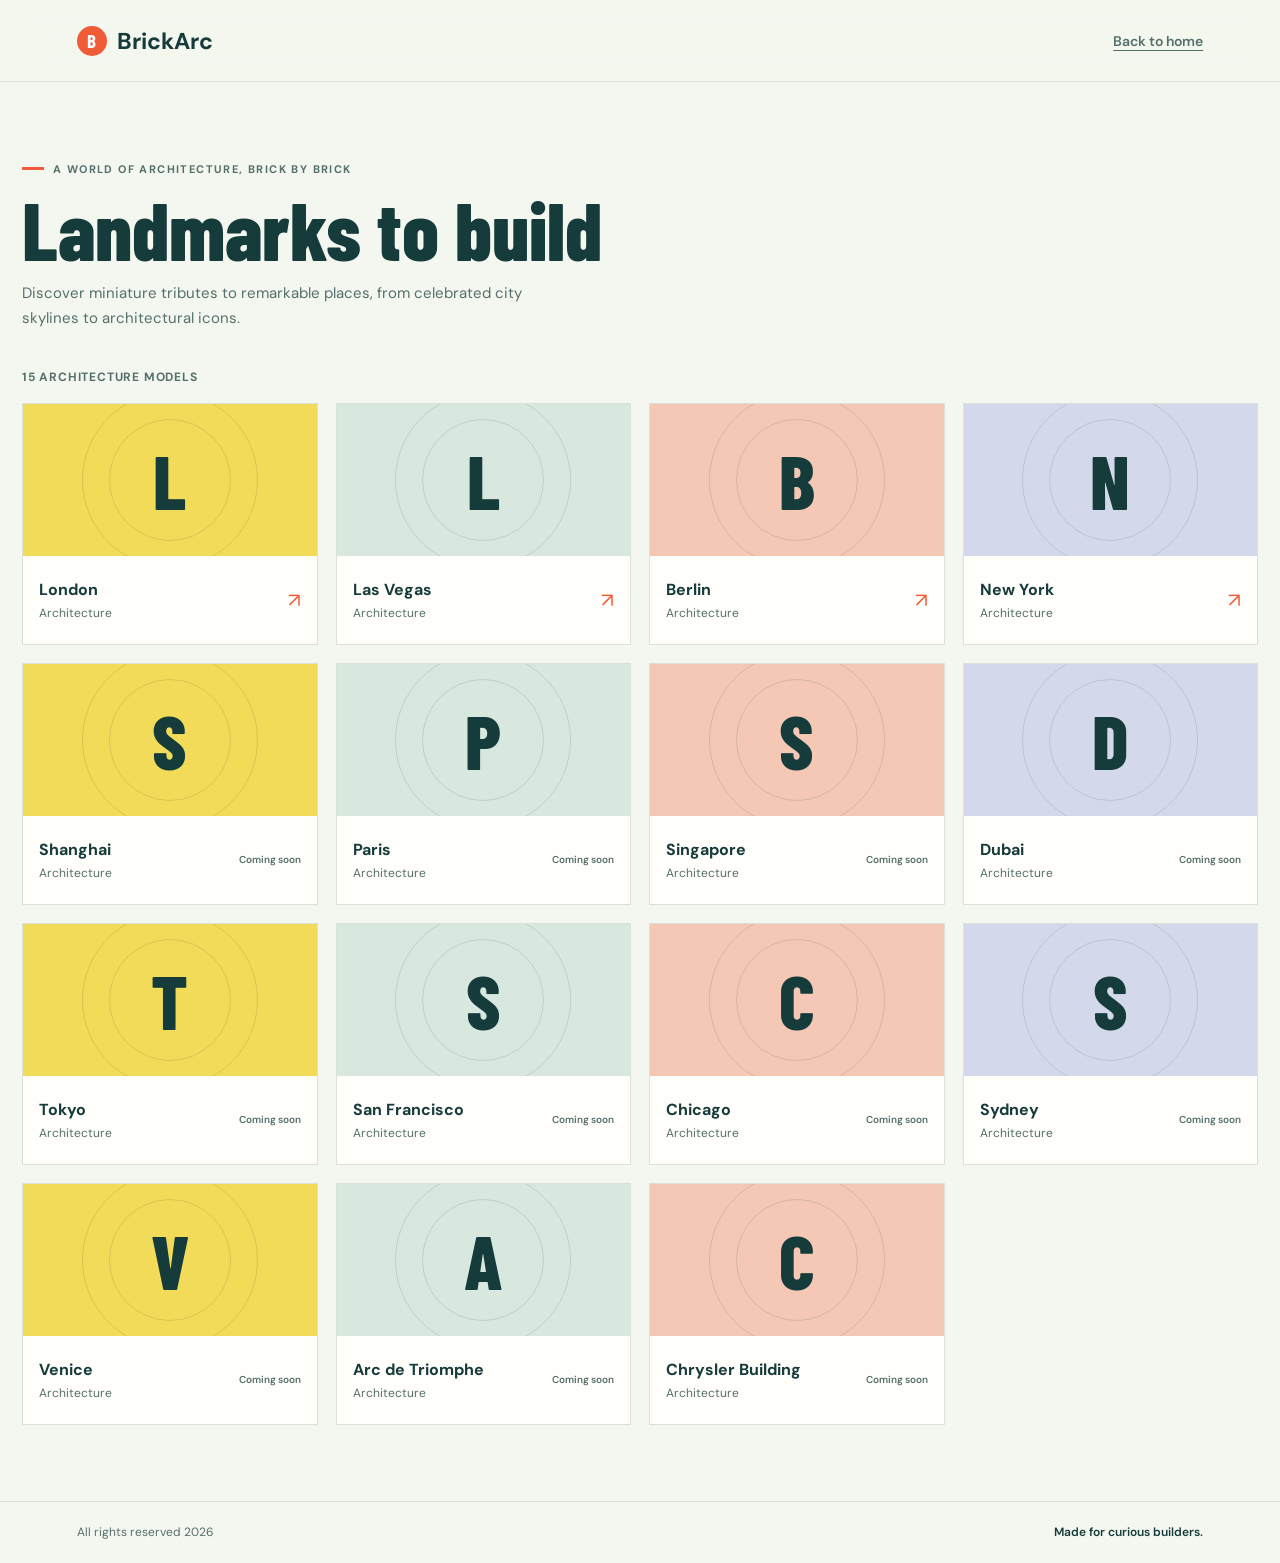
==== products.html @ 9f4bc1bf "added products page" ====
<!doctype html>
<html lang="en">
  <head>
    <meta charset="utf-8" />
    <meta name="viewport" content="width=device-width, initial-scale=1" />
    <meta
      name="description"
      content="Explore BrickArc's collection of architecture models inspired by landmarks around the world."
    />
    <title>Architecture Models | BrickArc</title>
    <link rel="preconnect" href="https://fonts.googleapis.com" />
    <link rel="preconnect" href="https://fonts.gstatic.com" crossorigin />
    <link
      href="https://fonts.googleapis.com/css2?family=Barlow+Condensed:wght@600;700;800&family=DM+Sans:wght@400;500;600;700&display=swap"
      rel="stylesheet"
    />
    <style>
      :root {
        color-scheme: light;
        --ink: #153b3a;
        --muted: #55706c;
        --paper: #f4f7ef;
        --white: #fffefa;
        --orange: #f15c38;
        --yellow: #f2db58;
        --line: #d9e1d8;
        --display: "Barlow Condensed", Impact, sans-serif;
        --body: "DM Sans", sans-serif;
      }

      * {
        box-sizing: border-box;
      }

      body {
        min-width: 320px;
        min-height: 100vh;
        margin: 0;
        display: flex;
        flex-direction: column;
        color: var(--ink);
        background: var(--paper);
        font-family: var(--body);
      }

      a {
        color: inherit;
      }

      .site-header {
        position: sticky;
        z-index: 5;
        top: 0;
        display: flex;
        min-height: 82px;
        align-items: center;
        justify-content: space-between;
        gap: 28px;
        padding: 16px clamp(22px, 6vw, 92px);
        border-bottom: 1px solid var(--line);
        background: rgb(244 247 239 / 94%);
        backdrop-filter: blur(14px);
      }

      .brand {
        display: inline-flex;
        align-items: center;
        gap: 10px;
        color: var(--ink);
        font-size: 23px;
        font-weight: 700;
        text-decoration: none;
      }

      .brand-mark {
        display: grid;
        width: 30px;
        height: 30px;
        place-items: center;
        border-radius: 50%;
        color: var(--white);
        background: var(--orange);
        font-family: var(--display);
        font-size: 19px;
        line-height: 1;
      }

      .home-link {
        color: var(--muted);
        font-size: 14px;
        font-weight: 600;
        text-decoration-thickness: 1px;
        text-underline-offset: 4px;
      }

      .home-link:hover {
        color: var(--orange);
      }

      main {
        width: min(100% - 44px, 1280px);
        flex: 1;
        margin: 0 auto;
        padding: clamp(48px, 8vh, 88px) 0 76px;
      }

      .page-intro {
        margin-bottom: 38px;
      }

      .eyebrow {
        display: inline-flex;
        align-items: center;
        gap: 9px;
        margin: 0 0 14px;
        color: var(--muted);
        font-size: 11px;
        font-weight: 700;
        letter-spacing: 1.4px;
        text-transform: uppercase;
      }

      .eyebrow::before {
        width: 22px;
        height: 3px;
        background: var(--orange);
        content: "";
      }

      h1 {
        margin: 0;
        font-family: var(--display);
        font-size: clamp(52px, 7vw, 82px);
        font-weight: 800;
        line-height: 0.95;
      }

      .intro-note {
        max-width: 540px;
        margin: 14px 0 0;
        color: var(--muted);
        font-size: 15px;
        line-height: 1.65;
      }

      .product-count {
        margin: 0 0 18px;
        color: var(--muted);
        font-size: 12px;
        font-weight: 700;
        letter-spacing: 0.8px;
        text-transform: uppercase;
      }

      .product-grid {
        display: grid;
        grid-template-columns: repeat(4, minmax(0, 1fr));
        gap: 18px;
      }

      .product-card {
        display: flex;
        min-height: 242px;
        flex-direction: column;
        overflow: hidden;
        border: 1px solid var(--line);
        background: var(--white);
        text-decoration: none;
        transition: transform 160ms ease, border-color 160ms ease, box-shadow 160ms ease;
      }

      a.product-card:hover {
        transform: translateY(-3px);
        border-color: var(--orange);
        box-shadow: 0 9px 22px rgb(21 59 58 / 9%);
      }

      a.product-card:focus-visible,
      .home-link:focus-visible {
        outline: 2px solid var(--orange);
        outline-offset: 4px;
      }

      .card-art {
        position: relative;
        display: grid;
        min-height: 152px;
        flex: 1;
        place-items: center;
        overflow: hidden;
        background: var(--yellow);
      }

      .card-art::before,
      .card-art::after {
        position: absolute;
        width: 120px;
        height: 120px;
        border: 1px solid rgb(21 59 58 / 13%);
        border-radius: 50%;
        content: "";
      }

      .card-art::after {
        width: 174px;
        height: 174px;
      }

      .card-art span {
        z-index: 1;
        color: var(--ink);
        font-family: var(--display);
        font-size: 76px;
        font-weight: 800;
        line-height: 1;
      }

      .product-card:nth-child(4n + 2) .card-art {
        background: #d8e8df;
      }

      .product-card:nth-child(4n + 3) .card-art {
        background: #f4c8b5;
      }

      .product-card:nth-child(4n) .card-art {
        background: #d3d9ea;
      }

      .card-copy {
        display: flex;
        min-height: 88px;
        align-items: center;
        justify-content: space-between;
        gap: 12px;
        padding: 16px;
      }

      .card-name {
        margin: 0;
        font-size: 16px;
        font-weight: 700;
      }

      .card-category {
        margin: 5px 0 0;
        color: var(--muted);
        font-size: 12px;
      }

      .card-action {
        flex: 0 0 auto;
        color: var(--orange);
        font-size: 20px;
        line-height: 1;
      }

      .unavailable .card-action {
        color: var(--muted);
        font-size: 10px;
        font-weight: 600;
        text-align: right;
      }

      .status-message {
        margin: 0;
        padding: 22px;
        border: 1px solid var(--line);
        color: var(--muted);
        background: var(--white);
        line-height: 1.6;
      }

      .status-message[hidden] {
        display: none;
      }

      .site-footer {
        display: flex;
        min-height: 62px;
        align-items: center;
        justify-content: space-between;
        gap: 16px;
        padding: 16px clamp(22px, 6vw, 92px);
        border-top: 1px solid var(--line);
        color: var(--muted);
        font-size: 12px;
      }

      .footer-note {
        color: var(--ink);
        font-weight: 600;
      }

      @media (max-width: 900px) {
        .product-grid {
          grid-template-columns: repeat(3, minmax(0, 1fr));
        }
      }

      @media (max-width: 650px) {
        .site-header {
          min-height: 72px;
          padding-inline: 20px;
        }

        .brand {
          gap: 8px;
          font-size: 20px;
        }

        .brand-mark {
          width: 27px;
          height: 27px;
          font-size: 17px;
        }

        main {
          width: min(100% - 40px, 560px);
          padding-block: 52px 58px;
        }

        .product-grid {
          grid-template-columns: repeat(2, minmax(0, 1fr));
          gap: 12px;
        }

        .product-card {
          min-height: 214px;
        }

        .card-art {
          min-height: 126px;
        }

        .card-copy {
          min-height: 82px;
          padding: 12px;
        }

        .card-name {
          font-size: 14px;
        }

        .site-footer {
          padding-inline: 20px;
        }
      }

      @media (max-width: 410px) {
        .site-header {
          padding-inline: 14px;
        }

        main {
          width: calc(100% - 32px);
        }

        .product-grid {
          grid-template-columns: 1fr;
        }

        .product-card {
          min-height: 0;
          flex-direction: row;
        }

        .card-art {
          min-height: 110px;
          flex: 0 0 38%;
        }

        .card-art span {
          font-size: 58px;
        }

        .card-copy {
          flex: 1;
        }

        .site-footer {
          align-items: flex-start;
          flex-direction: column;
          gap: 6px;
          padding-block: 14px;
        }
      }

      @media (prefers-reduced-motion: reduce) {
        *,
        *::before,
        *::after {
          scroll-behavior: auto !important;
          transition-duration: 0.01ms !important;
        }
      }
    </style>
  </head>
  <body>
    <header class="site-header">
      <a class="brand" href="index.html" aria-label="BrickArc home">
        <span class="brand-mark" aria-hidden="true">B</span>
        BrickArc
      </a>
      <a class="home-link" href="index.html">Back to home</a>
    </header>

    <main>
      <section class="page-intro" aria-labelledby="page-title">
        <p class="eyebrow">A world of architecture, brick by brick</p>
        <h1 id="page-title">Landmarks to build</h1>
        <p class="intro-note">
          Discover miniature tributes to remarkable places, from celebrated city skylines to
          architectural icons.
        </p>
      </section>
      <p class="product-count" id="product-count" aria-live="polite"></p>
      <section
        class="product-grid"
        id="product-grid"
        aria-label="Architecture model products"
      ></section>
      <p class="status-message" id="status-message" role="status">Loading products…</p>
    </main>

    <footer class="site-footer">
      <span>All rights reserved <span id="year"></span></span>
      <span class="footer-note">Made for curious builders.</span>
    </footer>

    <script>
      const productGrid = document.getElementById("product-grid");
      const productCount = document.getElementById("product-count");
      const statusMessage = document.getElementById("status-message");

      function getProductUrl(product) {
        const candidate = product.affiliated_link || product.link;

        if (!candidate) {
          return null;
        }

        try {
          const url = new URL(candidate);
          return url.protocol === "https:" || url.protocol === "http:" ? url.href : null;
        } catch {
          return null;
        }
      }

      function createProductCard(product) {
        const url = getProductUrl(product);
        const card = document.createElement(url ? "a" : "article");
        card.className = `product-card${url ? "" : " unavailable"}`;

        if (url) {
          card.href = url;
          card.target = "_blank";
          card.rel = "noopener noreferrer";
          card.setAttribute(
            "aria-label",
            `${product.name}, view product details (opens in a new tab)`,
          );
        }

        const art = document.createElement("div");
        art.className = "card-art";
        art.setAttribute("aria-hidden", "true");

        const initial = document.createElement("span");
        initial.textContent = product.name.trim().charAt(0) || "B";
        art.append(initial);

        const copy = document.createElement("div");
        copy.className = "card-copy";

        const details = document.createElement("div");
        const name = document.createElement("h2");
        name.className = "card-name";
        name.textContent = product.name;

        const category = document.createElement("p");
        category.className = "card-category";
        category.textContent = product.category;
        details.append(name, category);

        const action = document.createElement("span");
        action.className = "card-action";
        action.textContent = url ? "↗" : "Coming soon";
        action.setAttribute("aria-hidden", "true");
        copy.append(details, action);
        card.append(art, copy);

        return card;
      }

      async function loadProducts() {
        if (window.location.protocol === "file:") {
          statusMessage.textContent =
            "Product data cannot load from a file:// URL. Open BrickArc with the VS Code 'Open BrickArc' launch configuration or serve this folder over HTTP.";
          return;
        }

        try {
          const response = await fetch("resources/products.json");
          if (!response.ok) {
            throw new Error(`Product data request failed with status ${response.status}`);
          }

          const data = await response.json();
          if (!Array.isArray(data.products)) {
            throw new Error("Product data must contain a products array");
          }

          const products = data.products.filter(
            (product) =>
              product &&
              typeof product.name === "string" &&
              typeof product.category === "string",
          );

          if (products.length === 0) {
            statusMessage.textContent = "No products are available right now.";
            return;
          }

          productGrid.append(...products.map(createProductCard));
          productCount.textContent = `${products.length} architecture models`;
          statusMessage.hidden = true;
        } catch (error) {
          console.error("Unable to load products:", error);
          statusMessage.textContent = "Products could not be loaded. Please try again later.";
        }
      }

      document.getElementById("year").textContent = new Date().getFullYear();
      loadProducts();
    </script>
  </body>
</html>
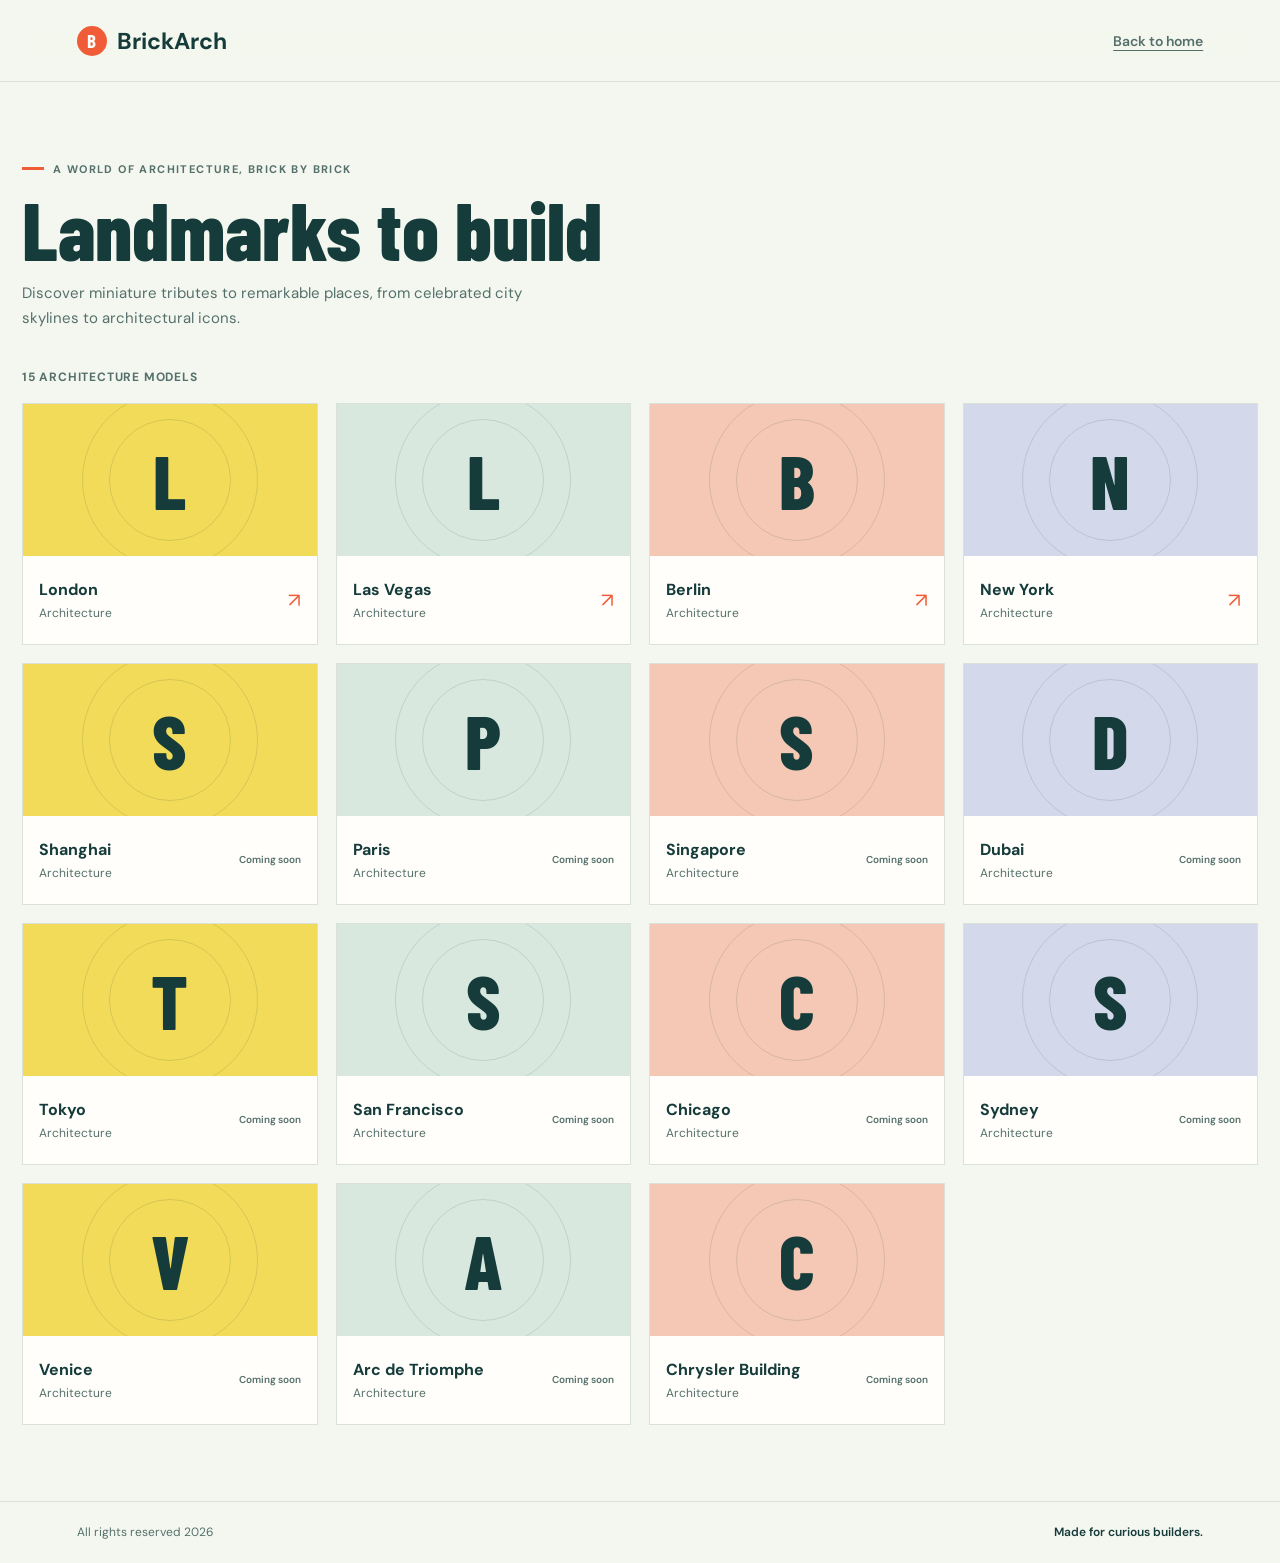
==== commit 753f59ec: "arranged files" ====
--- a/products.html
+++ b/products.html
@@ -14,393 +14,13 @@
       href="https://fonts.googleapis.com/css2?family=Barlow+Condensed:wght@600;700;800&family=DM+Sans:wght@400;500;600;700&display=swap"
       rel="stylesheet"
     />
-    <style>
-      :root {
-        color-scheme: light;
-        --ink: #153b3a;
-        --muted: #55706c;
-        --paper: #f4f7ef;
-        --white: #fffefa;
-        --orange: #f15c38;
-        --yellow: #f2db58;
-        --line: #d9e1d8;
-        --display: "Barlow Condensed", Impact, sans-serif;
-        --body: "DM Sans", sans-serif;
-      }
-
-      * {
-        box-sizing: border-box;
-      }
-
-      body {
-        min-width: 320px;
-        min-height: 100vh;
-        margin: 0;
-        display: flex;
-        flex-direction: column;
-        color: var(--ink);
-        background: var(--paper);
-        font-family: var(--body);
-      }
-
-      a {
-        color: inherit;
-      }
-
-      .site-header {
-        position: sticky;
-        z-index: 5;
-        top: 0;
-        display: flex;
-        min-height: 82px;
-        align-items: center;
-        justify-content: space-between;
-        gap: 28px;
-        padding: 16px clamp(22px, 6vw, 92px);
-        border-bottom: 1px solid var(--line);
-        background: rgb(244 247 239 / 94%);
-        backdrop-filter: blur(14px);
-      }
-
-      .brand {
-        display: inline-flex;
-        align-items: center;
-        gap: 10px;
-        color: var(--ink);
-        font-size: 23px;
-        font-weight: 700;
-        text-decoration: none;
-      }
-
-      .brand-mark {
-        display: grid;
-        width: 30px;
-        height: 30px;
-        place-items: center;
-        border-radius: 50%;
-        color: var(--white);
-        background: var(--orange);
-        font-family: var(--display);
-        font-size: 19px;
-        line-height: 1;
-      }
-
-      .home-link {
-        color: var(--muted);
-        font-size: 14px;
-        font-weight: 600;
-        text-decoration-thickness: 1px;
-        text-underline-offset: 4px;
-      }
-
-      .home-link:hover {
-        color: var(--orange);
-      }
-
-      main {
-        width: min(100% - 44px, 1280px);
-        flex: 1;
-        margin: 0 auto;
-        padding: clamp(48px, 8vh, 88px) 0 76px;
-      }
-
-      .page-intro {
-        margin-bottom: 38px;
-      }
-
-      .eyebrow {
-        display: inline-flex;
-        align-items: center;
-        gap: 9px;
-        margin: 0 0 14px;
-        color: var(--muted);
-        font-size: 11px;
-        font-weight: 700;
-        letter-spacing: 1.4px;
-        text-transform: uppercase;
-      }
-
-      .eyebrow::before {
-        width: 22px;
-        height: 3px;
-        background: var(--orange);
-        content: "";
-      }
-
-      h1 {
-        margin: 0;
-        font-family: var(--display);
-        font-size: clamp(52px, 7vw, 82px);
-        font-weight: 800;
-        line-height: 0.95;
-      }
-
-      .intro-note {
-        max-width: 540px;
-        margin: 14px 0 0;
-        color: var(--muted);
-        font-size: 15px;
-        line-height: 1.65;
-      }
-
-      .product-count {
-        margin: 0 0 18px;
-        color: var(--muted);
-        font-size: 12px;
-        font-weight: 700;
-        letter-spacing: 0.8px;
-        text-transform: uppercase;
-      }
-
-      .product-grid {
-        display: grid;
-        grid-template-columns: repeat(4, minmax(0, 1fr));
-        gap: 18px;
-      }
-
-      .product-card {
-        display: flex;
-        min-height: 242px;
-        flex-direction: column;
-        overflow: hidden;
-        border: 1px solid var(--line);
-        background: var(--white);
-        text-decoration: none;
-        transition: transform 160ms ease, border-color 160ms ease, box-shadow 160ms ease;
-      }
-
-      a.product-card:hover {
-        transform: translateY(-3px);
-        border-color: var(--orange);
-        box-shadow: 0 9px 22px rgb(21 59 58 / 9%);
-      }
-
-      a.product-card:focus-visible,
-      .home-link:focus-visible {
-        outline: 2px solid var(--orange);
-        outline-offset: 4px;
-      }
-
-      .card-art {
-        position: relative;
-        display: grid;
-        min-height: 152px;
-        flex: 1;
-        place-items: center;
-        overflow: hidden;
-        background: var(--yellow);
-      }
-
-      .card-art::before,
-      .card-art::after {
-        position: absolute;
-        width: 120px;
-        height: 120px;
-        border: 1px solid rgb(21 59 58 / 13%);
-        border-radius: 50%;
-        content: "";
-      }
-
-      .card-art::after {
-        width: 174px;
-        height: 174px;
-      }
-
-      .card-art span {
-        z-index: 1;
-        color: var(--ink);
-        font-family: var(--display);
-        font-size: 76px;
-        font-weight: 800;
-        line-height: 1;
-      }
-
-      .product-card:nth-child(4n + 2) .card-art {
-        background: #d8e8df;
-      }
-
-      .product-card:nth-child(4n + 3) .card-art {
-        background: #f4c8b5;
-      }
-
-      .product-card:nth-child(4n) .card-art {
-        background: #d3d9ea;
-      }
-
-      .card-copy {
-        display: flex;
-        min-height: 88px;
-        align-items: center;
-        justify-content: space-between;
-        gap: 12px;
-        padding: 16px;
-      }
-
-      .card-name {
-        margin: 0;
-        font-size: 16px;
-        font-weight: 700;
-      }
-
-      .card-category {
-        margin: 5px 0 0;
-        color: var(--muted);
-        font-size: 12px;
-      }
-
-      .card-action {
-        flex: 0 0 auto;
-        color: var(--orange);
-        font-size: 20px;
-        line-height: 1;
-      }
-
-      .unavailable .card-action {
-        color: var(--muted);
-        font-size: 10px;
-        font-weight: 600;
-        text-align: right;
-      }
-
-      .status-message {
-        margin: 0;
-        padding: 22px;
-        border: 1px solid var(--line);
-        color: var(--muted);
-        background: var(--white);
-        line-height: 1.6;
-      }
-
-      .status-message[hidden] {
-        display: none;
-      }
-
-      .site-footer {
-        display: flex;
-        min-height: 62px;
-        align-items: center;
-        justify-content: space-between;
-        gap: 16px;
-        padding: 16px clamp(22px, 6vw, 92px);
-        border-top: 1px solid var(--line);
-        color: var(--muted);
-        font-size: 12px;
-      }
-
-      .footer-note {
-        color: var(--ink);
-        font-weight: 600;
-      }
-
-      @media (max-width: 900px) {
-        .product-grid {
-          grid-template-columns: repeat(3, minmax(0, 1fr));
-        }
-      }
-
-      @media (max-width: 650px) {
-        .site-header {
-          min-height: 72px;
-          padding-inline: 20px;
-        }
-
-        .brand {
-          gap: 8px;
-          font-size: 20px;
-        }
-
-        .brand-mark {
-          width: 27px;
-          height: 27px;
-          font-size: 17px;
-        }
-
-        main {
-          width: min(100% - 40px, 560px);
-          padding-block: 52px 58px;
-        }
-
-        .product-grid {
-          grid-template-columns: repeat(2, minmax(0, 1fr));
-          gap: 12px;
-        }
-
-        .product-card {
-          min-height: 214px;
-        }
-
-        .card-art {
-          min-height: 126px;
-        }
-
-        .card-copy {
-          min-height: 82px;
-          padding: 12px;
-        }
-
-        .card-name {
-          font-size: 14px;
-        }
-
-        .site-footer {
-          padding-inline: 20px;
-        }
-      }
-
-      @media (max-width: 410px) {
-        .site-header {
-          padding-inline: 14px;
-        }
-
-        main {
-          width: calc(100% - 32px);
-        }
-
-        .product-grid {
-          grid-template-columns: 1fr;
-        }
-
-        .product-card {
-          min-height: 0;
-          flex-direction: row;
-        }
-
-        .card-art {
-          min-height: 110px;
-          flex: 0 0 38%;
-        }
-
-        .card-art span {
-          font-size: 58px;
-        }
-
-        .card-copy {
-          flex: 1;
-        }
-
-        .site-footer {
-          align-items: flex-start;
-          flex-direction: column;
-          gap: 6px;
-          padding-block: 14px;
-        }
-      }
-
-      @media (prefers-reduced-motion: reduce) {
-        *,
-        *::before,
-        *::after {
-          scroll-behavior: auto !important;
-          transition-duration: 0.01ms !important;
-        }
-      }
-    </style>
+    <link rel="stylesheet" href="css/styles.css" />
   </head>
   <body>
     <header class="site-header">
-      <a class="brand" href="index.html" aria-label="BrickArc home">
+      <a class="brand" href="index.html" aria-label="BrickArch home">
         <span class="brand-mark" aria-hidden="true">B</span>
-        BrickArc
+        BrickArch
       </a>
       <a class="home-link" href="index.html">Back to home</a>
     </header>
@@ -428,113 +48,6 @@
       <span class="footer-note">Made for curious builders.</span>
     </footer>
 
-    <script>
-      const productGrid = document.getElementById("product-grid");
-      const productCount = document.getElementById("product-count");
-      const statusMessage = document.getElementById("status-message");
-
-      function getProductUrl(product) {
-        const candidate = product.affiliated_link || product.link;
-
-        if (!candidate) {
-          return null;
-        }
-
-        try {
-          const url = new URL(candidate);
-          return url.protocol === "https:" || url.protocol === "http:" ? url.href : null;
-        } catch {
-          return null;
-        }
-      }
-
-      function createProductCard(product) {
-        const url = getProductUrl(product);
-        const card = document.createElement(url ? "a" : "article");
-        card.className = `product-card${url ? "" : " unavailable"}`;
-
-        if (url) {
-          card.href = url;
-          card.target = "_blank";
-          card.rel = "noopener noreferrer";
-          card.setAttribute(
-            "aria-label",
-            `${product.name}, view product details (opens in a new tab)`,
-          );
-        }
-
-        const art = document.createElement("div");
-        art.className = "card-art";
-        art.setAttribute("aria-hidden", "true");
-
-        const initial = document.createElement("span");
-        initial.textContent = product.name.trim().charAt(0) || "B";
-        art.append(initial);
-
-        const copy = document.createElement("div");
-        copy.className = "card-copy";
-
-        const details = document.createElement("div");
-        const name = document.createElement("h2");
-        name.className = "card-name";
-        name.textContent = product.name;
-
-        const category = document.createElement("p");
-        category.className = "card-category";
-        category.textContent = product.category;
-        details.append(name, category);
-
-        const action = document.createElement("span");
-        action.className = "card-action";
-        action.textContent = url ? "↗" : "Coming soon";
-        action.setAttribute("aria-hidden", "true");
-        copy.append(details, action);
-        card.append(art, copy);
-
-        return card;
-      }
-
-      async function loadProducts() {
-        if (window.location.protocol === "file:") {
-          statusMessage.textContent =
-            "Product data cannot load from a file:// URL. Open BrickArc with the VS Code 'Open BrickArc' launch configuration or serve this folder over HTTP.";
-          return;
-        }
-
-        try {
-          const response = await fetch("resources/products.json");
-          if (!response.ok) {
-            throw new Error(`Product data request failed with status ${response.status}`);
-          }
-
-          const data = await response.json();
-          if (!Array.isArray(data.products)) {
-            throw new Error("Product data must contain a products array");
-          }
-
-          const products = data.products.filter(
-            (product) =>
-              product &&
-              typeof product.name === "string" &&
-              typeof product.category === "string",
-          );
-
-          if (products.length === 0) {
-            statusMessage.textContent = "No products are available right now.";
-            return;
-          }
-
-          productGrid.append(...products.map(createProductCard));
-          productCount.textContent = `${products.length} architecture models`;
-          statusMessage.hidden = true;
-        } catch (error) {
-          console.error("Unable to load products:", error);
-          statusMessage.textContent = "Products could not be loaded. Please try again later.";
-        }
-      }
-
-      document.getElementById("year").textContent = new Date().getFullYear();
-      loadProducts();
-    </script>
+    <script src="js/products.js"></script>
   </body>
-</html>+</html>
--- a/css/styles.css
+++ b/css/styles.css
@@ -0,0 +1,379 @@
+:root {
+  color-scheme: light;
+  --ink: #153b3a;
+  --muted: #55706c;
+  --paper: #f4f7ef;
+  --white: #fffefa;
+  --orange: #f15c38;
+  --yellow: #f2db58;
+  --line: #d9e1d8;
+  --display: "Barlow Condensed", Impact, sans-serif;
+  --body: "DM Sans", sans-serif;
+}
+
+* {
+  box-sizing: border-box;
+}
+
+body {
+  min-width: 320px;
+  min-height: 100vh;
+  margin: 0;
+  display: flex;
+  flex-direction: column;
+  color: var(--ink);
+  background: var(--paper);
+  font-family: var(--body);
+}
+
+a {
+  color: inherit;
+}
+
+.site-header {
+  position: sticky;
+  z-index: 5;
+  top: 0;
+  display: flex;
+  min-height: 82px;
+  align-items: center;
+  justify-content: space-between;
+  gap: 28px;
+  padding: 16px clamp(22px, 6vw, 92px);
+  border-bottom: 1px solid var(--line);
+  background: rgb(244 247 239 / 94%);
+  backdrop-filter: blur(14px);
+}
+
+.brand {
+  display: inline-flex;
+  align-items: center;
+  gap: 10px;
+  color: var(--ink);
+  font-size: 23px;
+  font-weight: 700;
+  text-decoration: none;
+}
+
+.brand-mark {
+  display: grid;
+  width: 30px;
+  height: 30px;
+  place-items: center;
+  border-radius: 50%;
+  color: var(--white);
+  background: var(--orange);
+  font-family: var(--display);
+  font-size: 19px;
+  line-height: 1;
+}
+
+.home-link {
+  color: var(--muted);
+  font-size: 14px;
+  font-weight: 600;
+  text-decoration-thickness: 1px;
+  text-underline-offset: 4px;
+}
+
+.home-link:hover {
+  color: var(--orange);
+}
+
+main {
+  width: min(100% - 44px, 1280px);
+  flex: 1;
+  margin: 0 auto;
+  padding: clamp(48px, 8vh, 88px) 0 76px;
+}
+
+.page-intro {
+  margin-bottom: 38px;
+}
+
+.eyebrow {
+  display: inline-flex;
+  align-items: center;
+  gap: 9px;
+  margin: 0 0 14px;
+  color: var(--muted);
+  font-size: 11px;
+  font-weight: 700;
+  letter-spacing: 1.4px;
+  text-transform: uppercase;
+}
+
+.eyebrow::before {
+  width: 22px;
+  height: 3px;
+  background: var(--orange);
+  content: "";
+}
+
+h1 {
+  margin: 0;
+  font-family: var(--display);
+  font-size: clamp(52px, 7vw, 82px);
+  font-weight: 800;
+  line-height: 0.95;
+}
+
+.intro-note {
+  max-width: 540px;
+  margin: 14px 0 0;
+  color: var(--muted);
+  font-size: 15px;
+  line-height: 1.65;
+}
+
+.product-count {
+  margin: 0 0 18px;
+  color: var(--muted);
+  font-size: 12px;
+  font-weight: 700;
+  letter-spacing: 0.8px;
+  text-transform: uppercase;
+}
+
+.product-grid {
+  display: grid;
+  grid-template-columns: repeat(4, minmax(0, 1fr));
+  gap: 18px;
+}
+
+.product-card {
+  display: flex;
+  min-height: 242px;
+  flex-direction: column;
+  overflow: hidden;
+  border: 1px solid var(--line);
+  background: var(--white);
+  text-decoration: none;
+  transition: transform 160ms ease, border-color 160ms ease, box-shadow 160ms ease;
+}
+
+a.product-card:hover {
+  transform: translateY(-3px);
+  border-color: var(--orange);
+  box-shadow: 0 9px 22px rgb(21 59 58 / 9%);
+}
+
+a.product-card:focus-visible,
+.home-link:focus-visible {
+  outline: 2px solid var(--orange);
+  outline-offset: 4px;
+}
+
+.card-art {
+  position: relative;
+  display: grid;
+  min-height: 152px;
+  flex: 1;
+  place-items: center;
+  overflow: hidden;
+  background: var(--yellow);
+}
+
+.card-art::before,
+.card-art::after {
+  position: absolute;
+  width: 120px;
+  height: 120px;
+  border: 1px solid rgb(21 59 58 / 13%);
+  border-radius: 50%;
+  content: "";
+}
+
+.card-art::after {
+  width: 174px;
+  height: 174px;
+}
+
+.card-art span {
+  z-index: 1;
+  color: var(--ink);
+  font-family: var(--display);
+  font-size: 76px;
+  font-weight: 800;
+  line-height: 1;
+}
+
+.product-card:nth-child(4n + 2) .card-art {
+  background: #d8e8df;
+}
+
+.product-card:nth-child(4n + 3) .card-art {
+  background: #f4c8b5;
+}
+
+.product-card:nth-child(4n) .card-art {
+  background: #d3d9ea;
+}
+
+.card-copy {
+  display: flex;
+  min-height: 88px;
+  align-items: center;
+  justify-content: space-between;
+  gap: 12px;
+  padding: 16px;
+}
+
+.card-name {
+  margin: 0;
+  font-size: 16px;
+  font-weight: 700;
+}
+
+.card-category {
+  margin: 5px 0 0;
+  color: var(--muted);
+  font-size: 12px;
+}
+
+.card-action {
+  flex: 0 0 auto;
+  color: var(--orange);
+  font-size: 20px;
+  line-height: 1;
+}
+
+.unavailable .card-action {
+  color: var(--muted);
+  font-size: 10px;
+  font-weight: 600;
+  text-align: right;
+}
+
+.status-message {
+  margin: 0;
+  padding: 22px;
+  border: 1px solid var(--line);
+  color: var(--muted);
+  background: var(--white);
+  line-height: 1.6;
+}
+
+.status-message[hidden] {
+  display: none;
+}
+
+.site-footer {
+  display: flex;
+  min-height: 62px;
+  align-items: center;
+  justify-content: space-between;
+  gap: 16px;
+  padding: 16px clamp(22px, 6vw, 92px);
+  border-top: 1px solid var(--line);
+  color: var(--muted);
+  font-size: 12px;
+}
+
+.footer-note {
+  color: var(--ink);
+  font-weight: 600;
+}
+
+@media (max-width: 900px) {
+  .product-grid {
+    grid-template-columns: repeat(3, minmax(0, 1fr));
+  }
+}
+
+@media (max-width: 650px) {
+  .site-header {
+    min-height: 72px;
+    padding-inline: 20px;
+  }
+
+  .brand {
+    gap: 8px;
+    font-size: 20px;
+  }
+
+  .brand-mark {
+    width: 27px;
+    height: 27px;
+    font-size: 17px;
+  }
+
+  main {
+    width: min(100% - 40px, 560px);
+    padding-block: 52px 58px;
+  }
+
+  .product-grid {
+    grid-template-columns: repeat(2, minmax(0, 1fr));
+    gap: 12px;
+  }
+
+  .product-card {
+    min-height: 214px;
+  }
+
+  .card-art {
+    min-height: 126px;
+  }
+
+  .card-copy {
+    min-height: 82px;
+    padding: 12px;
+  }
+
+  .card-name {
+    font-size: 14px;
+  }
+
+  .site-footer {
+    padding-inline: 20px;
+  }
+}
+
+@media (max-width: 410px) {
+  .site-header {
+    padding-inline: 14px;
+  }
+
+  main {
+    width: calc(100% - 32px);
+  }
+
+  .product-grid {
+    grid-template-columns: 1fr;
+  }
+
+  .product-card {
+    min-height: 0;
+    flex-direction: row;
+  }
+
+  .card-art {
+    min-height: 110px;
+    flex: 0 0 38%;
+  }
+
+  .card-art span {
+    font-size: 58px;
+  }
+
+  .card-copy {
+    flex: 1;
+  }
+
+  .site-footer {
+    align-items: flex-start;
+    flex-direction: column;
+    gap: 6px;
+    padding-block: 14px;
+  }
+}
+
+@media (prefers-reduced-motion: reduce) {
+  *,
+  *::before,
+  *::after {
+    scroll-behavior: auto !important;
+    transition-duration: 0.01ms !important;
+  }
+}
